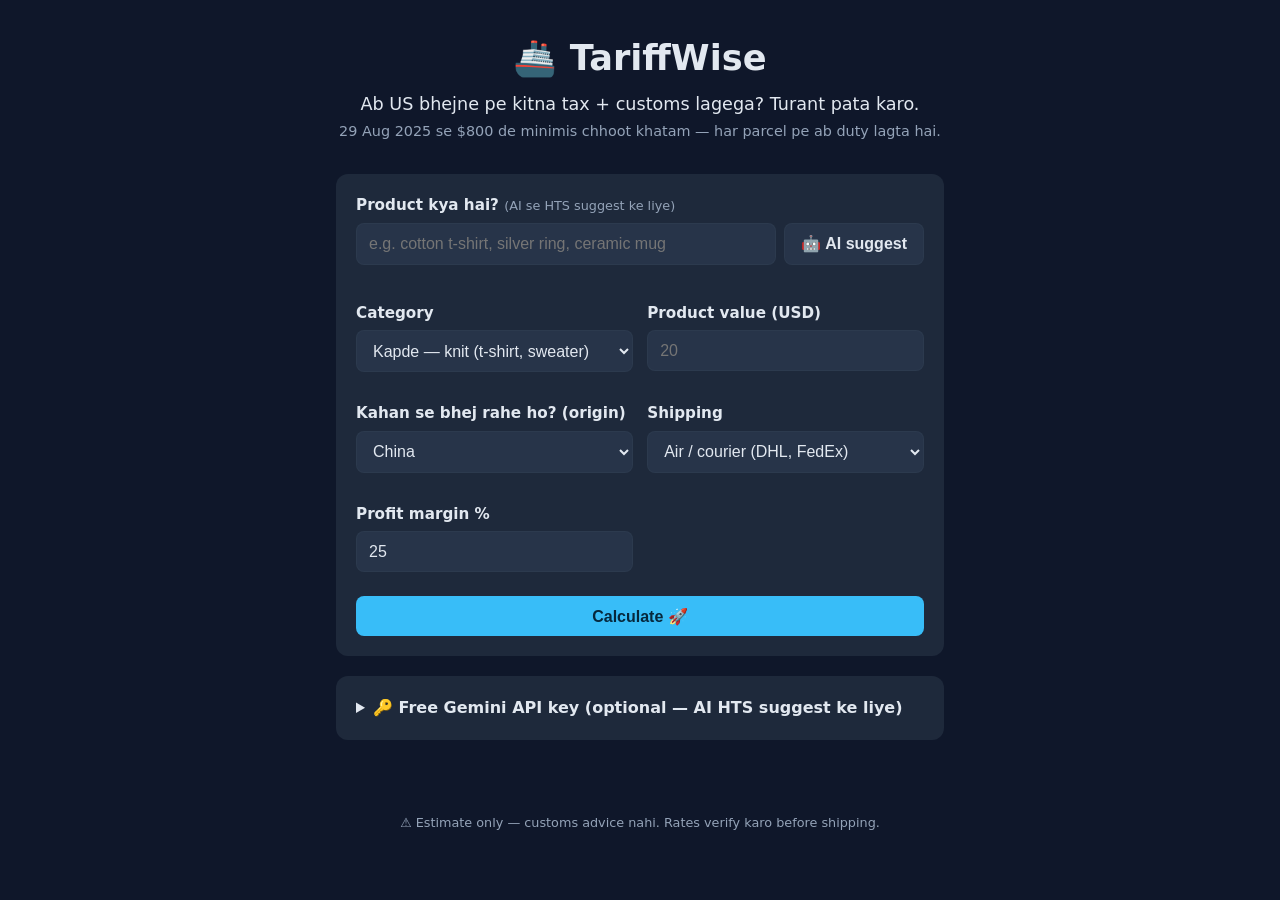
==== index.html @ 7cdb8930 "Initial commit: TariffWise US landed-cost calculator MVP" ====
<!DOCTYPE html>
<html lang="en">
<head>
  <meta charset="UTF-8" />
  <meta name="viewport" content="width=device-width, initial-scale=1.0" />
  <title>TariffWise — US Landed Cost Calculator</title>
  <link rel="stylesheet" href="css/style.css" />
</head>
<body>
  <header class="hero">
    <h1>🚢 TariffWise</h1>
    <p class="tag">Ab US bhejne pe kitna tax + customs lagega? Turant pata karo.</p>
    <p class="sub">29 Aug 2025 se $800 de minimis chhoot khatam — har parcel pe ab duty lagta hai.</p>
  </header>

  <main>
    <form id="calcForm" class="panel">
      <!-- AI / product description -->
      <div class="field">
        <label for="productDesc">Product kya hai? <span class="hint">(AI se HTS suggest ke liye)</span></label>
        <div class="row">
          <input type="text" id="productDesc" placeholder="e.g. cotton t-shirt, silver ring, ceramic mug" />
          <button type="button" id="aiBtn" class="ghost">🤖 AI suggest</button>
        </div>
        <div id="aiStatus" class="status"></div>
      </div>

      <!-- Manual inputs -->
      <div class="grid">
        <div class="field">
          <label for="category">Category</label>
          <select id="category"></select>
        </div>
        <div class="field">
          <label for="value">Product value (USD)</label>
          <input type="number" id="value" min="0" step="0.01" placeholder="20" required />
        </div>
        <div class="field">
          <label for="country">Kahan se bhej rahe ho? (origin)</label>
          <select id="country"></select>
        </div>
        <div class="field">
          <label for="shipMode">Shipping</label>
          <select id="shipMode"></select>
        </div>
        <div class="field">
          <label for="margin">Profit margin %</label>
          <input type="number" id="margin" min="0" step="1" value="25" />
        </div>
      </div>

      <button type="submit" class="primary">Calculate 🚀</button>
    </form>

    <div id="result"></div>

    <!-- Gemini key (optional) -->
    <details class="panel keybox">
      <summary>🔑 Free Gemini API key (optional — AI HTS suggest ke liye)</summary>
      <p class="small">
        Free key <a href="https://aistudio.google.com/apikey" target="_blank" rel="noopener">aistudio.google.com/apikey</a>
        se lo. Key sirf tumhare browser me save hoti hai — kahin bheji nahi jaati.
      </p>
      <div class="row">
        <input type="password" id="apiKey" placeholder="AIza..." />
        <button type="button" id="saveKeyBtn" class="ghost">Save</button>
      </div>
      <div id="keyStatus" class="status"></div>
    </details>
  </main>

  <footer>
    <p>⚠️ Estimate only — customs advice nahi. Rates verify karo before shipping.</p>
  </footer>

  <script type="module" src="js/app.js"></script>
</body>
</html>
---- css/style.css ----
/* style.css — TariffWise (simple, clean, mobile-friendly) */

:root {
  --bg: #0f172a;
  --panel: #1e293b;
  --panel2: #273449;
  --accent: #38bdf8;
  --accent2: #22c55e;
  --text: #e2e8f0;
  --muted: #94a3b8;
  --danger: #f87171;
  --radius: 12px;
}

* { box-sizing: border-box; }

body {
  margin: 0;
  font-family: system-ui, -apple-system, "Segoe UI", Roboto, sans-serif;
  background: var(--bg);
  color: var(--text);
  line-height: 1.5;
}

.hero {
  text-align: center;
  padding: 2rem 1rem 1rem;
}
.hero h1 { margin: 0; font-size: 2.2rem; }
.hero .tag { margin: .4rem 0 .2rem; font-size: 1.1rem; }
.hero .sub { margin: 0; color: var(--muted); font-size: .9rem; }

main {
  max-width: 640px;
  margin: 0 auto;
  padding: 1rem;
}

.panel {
  background: var(--panel);
  border-radius: var(--radius);
  padding: 1.25rem;
  margin-bottom: 1.25rem;
}

.field { margin-bottom: 1rem; }
.field label { display: block; font-weight: 600; margin-bottom: .35rem; font-size: .95rem; }
.hint { font-weight: 400; color: var(--muted); font-size: .8rem; }

input, select {
  width: 100%;
  padding: .65rem .75rem;
  border-radius: 8px;
  border: 1px solid #33415577;
  background: var(--panel2);
  color: var(--text);
  font-size: 1rem;
}
input:focus, select:focus { outline: 2px solid var(--accent); border-color: transparent; }

.grid {
  display: grid;
  grid-template-columns: 1fr 1fr;
  gap: .9rem;
}
@media (max-width: 480px) { .grid { grid-template-columns: 1fr; } }

.row { display: flex; gap: .5rem; }
.row input { flex: 1; }

button {
  cursor: pointer;
  border: none;
  border-radius: 8px;
  font-size: 1rem;
  font-weight: 600;
  padding: .65rem 1rem;
}
button.primary {
  width: 100%;
  background: var(--accent);
  color: #06283d;
  margin-top: .5rem;
}
button.primary:hover { background: #7dd3fc; }
button.ghost {
  background: var(--panel2);
  color: var(--text);
  border: 1px solid #33415577;
  white-space: nowrap;
}
button.ghost:hover { background: #33415560; }
button:disabled { opacity: .6; cursor: wait; }

.status { font-size: .85rem; margin-top: .4rem; min-height: 1.1em; }
.status.ok { color: var(--accent2); }
.status.err { color: var(--danger); }

/* Result */
.card {
  background: var(--panel);
  border-radius: var(--radius);
  padding: 1.25rem;
  border: 1px solid #33415577;
}
.breakdown { width: 100%; border-collapse: collapse; }
.breakdown td { padding: .5rem .25rem; border-bottom: 1px solid #33415544; }
.breakdown td:last-child { text-align: right; font-variant-numeric: tabular-nums; font-weight: 600; }
.breakdown tr.sub td { color: var(--muted); font-size: .85rem; font-weight: 400; padding: .25rem; }
.breakdown tr.total td { font-size: 1.15rem; color: var(--accent); border-top: 2px solid var(--accent); border-bottom: none; padding-top: .75rem; }
.breakdown tr.price td { font-size: 1.15rem; color: var(--accent2); font-weight: 700; }
.note { color: var(--muted); font-size: .8rem; margin: .75rem 0 0; }

.alert {
  background: #7f1d1d33;
  border: 1px solid var(--danger);
  color: #fecaca;
  padding: .75rem 1rem;
  border-radius: 8px;
  margin-bottom: 1rem;
  font-size: .9rem;
}
.disclaimer { color: var(--muted); font-size: .8rem; text-align: center; margin: 1rem 0 0; }

.keybox summary { cursor: pointer; font-weight: 600; }
.small { color: var(--muted); font-size: .82rem; }
.small a { color: var(--accent); }

footer {
  text-align: center;
  color: var(--muted);
  font-size: .8rem;
  padding: 1.5rem;
}
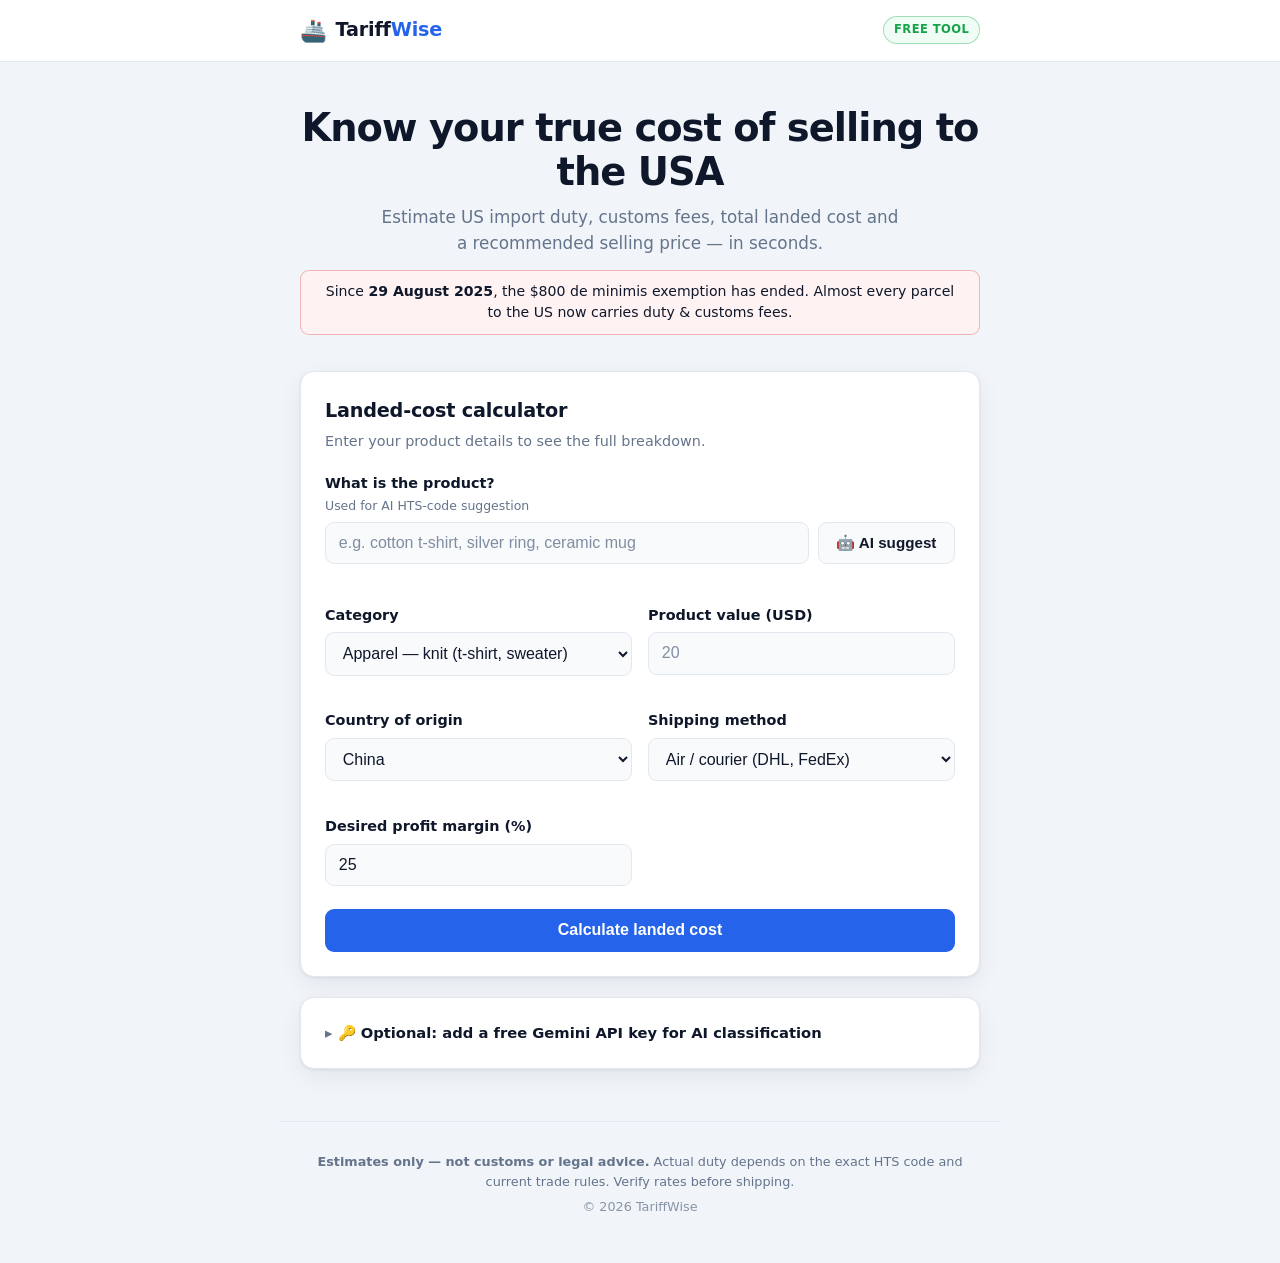
==== commit 81787050: "Convert UI to professional English and polish design - All user-facing text (hero, form labels, resu" ====
--- a/index.html
+++ b/index.html
@@ -3,24 +3,54 @@
 <head>
   <meta charset="UTF-8" />
   <meta name="viewport" content="width=device-width, initial-scale=1.0" />
-  <title>TariffWise — US Landed Cost Calculator</title>
+  <title>TariffWise — US Import Landed-Cost Calculator for Online Sellers</title>
+  <meta name="description" content="Free calculator for online sellers. Estimate US import duty, customs fees, total landed cost, and a recommended selling price after the end of the $800 de minimis exemption." />
+  <link rel="icon" href="data:image/svg+xml,<svg xmlns='http://www.w3.org/2000/svg' viewBox='0 0 100 100'><text y='.9em' font-size='90'>🚢</text></svg>" />
   <link rel="stylesheet" href="css/style.css" />
 </head>
 <body>
-  <header class="hero">
-    <h1>🚢 TariffWise</h1>
-    <p class="tag">Ab US bhejne pe kitna tax + customs lagega? Turant pata karo.</p>
-    <p class="sub">29 Aug 2025 se $800 de minimis chhoot khatam — har parcel pe ab duty lagta hai.</p>
+  <!-- ===== Top bar ===== -->
+  <header class="topbar">
+    <div class="topbar-inner">
+      <div class="brand">
+        <span class="brand-mark">🚢</span>
+        <span class="brand-name">Tariff<span>Wise</span></span>
+      </div>
+      <span class="badge-free">Free tool</span>
+    </div>
   </header>
 
+  <!-- ===== Hero ===== -->
+  <section class="hero">
+    <h1>Know your true cost of selling to the USA</h1>
+    <p class="hero-sub">
+      Estimate US import duty, customs fees, total landed cost and a recommended
+      selling price — in seconds.
+    </p>
+    <p class="hero-note">
+      Since <strong>29 August 2025</strong>, the $800 de minimis exemption has ended.
+      Almost every parcel to the US now carries duty &amp; customs fees.
+    </p>
+  </section>
+
   <main>
-    <form id="calcForm" class="panel">
-      <!-- AI / product description -->
+    <!-- ===== Calculator ===== -->
+    <form id="calcForm" class="card form-card">
+      <div class="card-head">
+        <h2>Landed-cost calculator</h2>
+        <p class="card-desc">Enter your product details to see the full breakdown.</p>
+      </div>
+
+      <!-- AI product description -->
       <div class="field">
-        <label for="productDesc">Product kya hai? <span class="hint">(AI se HTS suggest ke liye)</span></label>
+        <label for="productDesc">
+          What is the product?
+          <span class="hint">Used for AI HTS-code suggestion</span>
+        </label>
         <div class="row">
-          <input type="text" id="productDesc" placeholder="e.g. cotton t-shirt, silver ring, ceramic mug" />
-          <button type="button" id="aiBtn" class="ghost">🤖 AI suggest</button>
+          <input type="text" id="productDesc"
+                 placeholder="e.g. cotton t-shirt, silver ring, ceramic mug" />
+          <button type="button" id="aiBtn" class="btn ghost">🤖 AI suggest</button>
         </div>
         <div id="aiStatus" class="status"></div>
       </div>
@@ -36,41 +66,46 @@
           <input type="number" id="value" min="0" step="0.01" placeholder="20" required />
         </div>
         <div class="field">
-          <label for="country">Kahan se bhej rahe ho? (origin)</label>
+          <label for="country">Country of origin</label>
           <select id="country"></select>
         </div>
         <div class="field">
-          <label for="shipMode">Shipping</label>
+          <label for="shipMode">Shipping method</label>
           <select id="shipMode"></select>
         </div>
         <div class="field">
-          <label for="margin">Profit margin %</label>
+          <label for="margin">Desired profit margin (%)</label>
           <input type="number" id="margin" min="0" step="1" value="25" />
         </div>
       </div>
 
-      <button type="submit" class="primary">Calculate 🚀</button>
+      <button type="submit" class="btn primary">Calculate landed cost</button>
     </form>
 
+    <!-- ===== Result ===== -->
     <div id="result"></div>
 
-    <!-- Gemini key (optional) -->
-    <details class="panel keybox">
-      <summary>🔑 Free Gemini API key (optional — AI HTS suggest ke liye)</summary>
+    <!-- ===== Optional Gemini key ===== -->
+    <details class="card keybox">
+      <summary>🔑 Optional: add a free Gemini API key for AI classification</summary>
       <p class="small">
-        Free key <a href="https://aistudio.google.com/apikey" target="_blank" rel="noopener">aistudio.google.com/apikey</a>
-        se lo. Key sirf tumhare browser me save hoti hai — kahin bheji nahi jaati.
+        Get a free key from
+        <a href="https://aistudio.google.com/apikey" target="_blank" rel="noopener">aistudio.google.com/apikey</a>.
+        Your key is stored only in this browser — it is never sent to our servers
+        (there is no server).
       </p>
       <div class="row">
         <input type="password" id="apiKey" placeholder="AIza..." />
-        <button type="button" id="saveKeyBtn" class="ghost">Save</button>
+        <button type="button" id="saveKeyBtn" class="btn ghost">Save key</button>
       </div>
       <div id="keyStatus" class="status"></div>
     </details>
   </main>
 
-  <footer>
-    <p>⚠️ Estimate only — customs advice nahi. Rates verify karo before shipping.</p>
+  <footer class="site-footer">
+    <p><strong>Estimates only — not customs or legal advice.</strong>
+       Actual duty depends on the exact HTS code and current trade rules. Verify rates before shipping.</p>
+    <p class="copyright">© 2026 TariffWise</p>
   </footer>
 
   <script type="module" src="js/app.js"></script>
--- a/css/style.css
+++ b/css/style.css
@@ -1,134 +1,260 @@
-/* style.css — TariffWise (simple, clean, mobile-friendly) */
+/* ============================================================
+   TariffWise — professional, clean UI (light + dark aware)
+   ============================================================ */
 
 :root {
-  --bg: #0f172a;
-  --panel: #1e293b;
-  --panel2: #273449;
-  --accent: #38bdf8;
-  --accent2: #22c55e;
-  --text: #e2e8f0;
-  --muted: #94a3b8;
-  --danger: #f87171;
-  --radius: 12px;
+  --bg: #f1f5f9;
+  --surface: #ffffff;
+  --surface-2: #f8fafc;
+  --text: #0f172a;
+  --muted: #64748b;
+  --border: #e2e8f0;
+  --primary: #2563eb;
+  --primary-hover: #1d4ed8;
+  --primary-ink: #ffffff;
+  --success: #16a34a;
+  --success-soft: #f0fdf4;
+  --danger: #dc2626;
+  --danger-soft: #fef2f2;
+  --shadow: 0 1px 3px rgba(15, 23, 42, .08), 0 8px 24px rgba(15, 23, 42, .06);
+  --radius: 14px;
+  --radius-sm: 9px;
+}
+
+@media (prefers-color-scheme: dark) {
+  :root {
+    --bg: #0b1120;
+    --surface: #131c31;
+    --surface-2: #1b2740;
+    --text: #e5edff;
+    --muted: #93a4c4;
+    --border: #263450;
+    --primary: #3b82f6;
+    --primary-hover: #60a5fa;
+    --primary-ink: #06122b;
+    --success: #34d399;
+    --success-soft: #0d2a20;
+    --danger: #f87171;
+    --danger-soft: #2a1516;
+    --shadow: 0 1px 3px rgba(0, 0, 0, .4), 0 12px 32px rgba(0, 0, 0, .35);
+  }
 }
 
 * { box-sizing: border-box; }
 
 body {
   margin: 0;
-  font-family: system-ui, -apple-system, "Segoe UI", Roboto, sans-serif;
+  font-family: "Inter", system-ui, -apple-system, "Segoe UI", Roboto, sans-serif;
   background: var(--bg);
   color: var(--text);
-  line-height: 1.5;
-}
-
+  line-height: 1.55;
+  -webkit-font-smoothing: antialiased;
+}
+
+/* ===== Top bar ===== */
+.topbar {
+  background: var(--surface);
+  border-bottom: 1px solid var(--border);
+  position: sticky;
+  top: 0;
+  z-index: 10;
+}
+.topbar-inner {
+  max-width: 720px;
+  margin: 0 auto;
+  padding: .85rem 1.25rem;
+  display: flex;
+  align-items: center;
+  justify-content: space-between;
+}
+.brand { display: flex; align-items: center; gap: .55rem; font-size: 1.2rem; font-weight: 700; letter-spacing: -.01em; }
+.brand-mark { font-size: 1.35rem; }
+.brand-name span { color: var(--primary); }
+.badge-free {
+  font-size: .72rem;
+  font-weight: 600;
+  color: var(--success);
+  background: var(--success-soft);
+  border: 1px solid color-mix(in srgb, var(--success) 35%, transparent);
+  padding: .25rem .6rem;
+  border-radius: 999px;
+  text-transform: uppercase;
+  letter-spacing: .04em;
+}
+
+/* ===== Hero ===== */
 .hero {
+  max-width: 720px;
+  margin: 0 auto;
+  padding: 2.75rem 1.25rem 1.25rem;
   text-align: center;
-  padding: 2rem 1rem 1rem;
-}
-.hero h1 { margin: 0; font-size: 2.2rem; }
-.hero .tag { margin: .4rem 0 .2rem; font-size: 1.1rem; }
-.hero .sub { margin: 0; color: var(--muted); font-size: .9rem; }
-
+}
+.hero h1 {
+  margin: 0 0 .6rem;
+  font-size: clamp(1.7rem, 4.5vw, 2.4rem);
+  font-weight: 800;
+  letter-spacing: -.025em;
+  line-height: 1.15;
+}
+.hero-sub { margin: 0 auto .9rem; max-width: 520px; font-size: 1.05rem; color: var(--muted); }
+.hero-note {
+  display: inline-block;
+  margin: 0;
+  font-size: .88rem;
+  color: var(--text);
+  background: var(--danger-soft);
+  border: 1px solid color-mix(in srgb, var(--danger) 30%, transparent);
+  padding: .6rem 1rem;
+  border-radius: var(--radius-sm);
+}
+
+/* ===== Layout ===== */
 main {
-  max-width: 640px;
-  margin: 0 auto;
-  padding: 1rem;
-}
-
-.panel {
-  background: var(--panel);
+  max-width: 720px;
+  margin: 0 auto;
+  padding: 1rem 1.25rem 2rem;
+}
+
+.card {
+  background: var(--surface);
+  border: 1px solid var(--border);
   border-radius: var(--radius);
-  padding: 1.25rem;
+  padding: 1.5rem;
   margin-bottom: 1.25rem;
-}
-
-.field { margin-bottom: 1rem; }
-.field label { display: block; font-weight: 600; margin-bottom: .35rem; font-size: .95rem; }
-.hint { font-weight: 400; color: var(--muted); font-size: .8rem; }
+  box-shadow: var(--shadow);
+}
+.card-head { margin-bottom: 1.25rem; }
+.card-head h2 { margin: 0 0 .25rem; font-size: 1.2rem; font-weight: 700; letter-spacing: -.01em; }
+.card-desc { margin: 0; color: var(--muted); font-size: .9rem; }
+
+/* ===== Form fields ===== */
+.field { margin-bottom: 1.1rem; }
+.field label {
+  display: block;
+  font-weight: 600;
+  margin-bottom: .4rem;
+  font-size: .9rem;
+}
+.hint { display: block; font-weight: 400; color: var(--muted); font-size: .78rem; margin-top: .1rem; }
 
 input, select {
   width: 100%;
-  padding: .65rem .75rem;
-  border-radius: 8px;
-  border: 1px solid #33415577;
-  background: var(--panel2);
+  padding: .7rem .8rem;
+  border-radius: var(--radius-sm);
+  border: 1px solid var(--border);
+  background: var(--surface-2);
   color: var(--text);
   font-size: 1rem;
-}
-input:focus, select:focus { outline: 2px solid var(--accent); border-color: transparent; }
+  transition: border-color .15s, box-shadow .15s;
+}
+input::placeholder { color: var(--muted); opacity: .8; }
+input:focus, select:focus {
+  outline: none;
+  border-color: var(--primary);
+  box-shadow: 0 0 0 3px color-mix(in srgb, var(--primary) 22%, transparent);
+}
 
 .grid {
   display: grid;
   grid-template-columns: 1fr 1fr;
-  gap: .9rem;
-}
-@media (max-width: 480px) { .grid { grid-template-columns: 1fr; } }
-
-.row { display: flex; gap: .5rem; }
+  gap: 1rem;
+}
+@media (max-width: 520px) { .grid { grid-template-columns: 1fr; } }
+
+.row { display: flex; gap: .55rem; }
 .row input { flex: 1; }
 
-button {
+/* ===== Buttons ===== */
+.btn {
   cursor: pointer;
-  border: none;
-  border-radius: 8px;
+  border: 1px solid transparent;
+  border-radius: var(--radius-sm);
+  font-size: .95rem;
+  font-weight: 600;
+  padding: .7rem 1.1rem;
+  transition: background .15s, border-color .15s, opacity .15s;
+}
+.btn.primary {
+  width: 100%;
+  background: var(--primary);
+  color: var(--primary-ink);
+  margin-top: .35rem;
   font-size: 1rem;
-  font-weight: 600;
-  padding: .65rem 1rem;
-}
-button.primary {
-  width: 100%;
-  background: var(--accent);
-  color: #06283d;
-  margin-top: .5rem;
-}
-button.primary:hover { background: #7dd3fc; }
-button.ghost {
-  background: var(--panel2);
-  color: var(--text);
-  border: 1px solid #33415577;
+}
+.btn.primary:hover { background: var(--primary-hover); }
+.btn.ghost {
+  background: var(--surface-2);
+  color: var(--text);
+  border-color: var(--border);
   white-space: nowrap;
 }
-button.ghost:hover { background: #33415560; }
-button:disabled { opacity: .6; cursor: wait; }
-
-.status { font-size: .85rem; margin-top: .4rem; min-height: 1.1em; }
-.status.ok { color: var(--accent2); }
+.btn.ghost:hover { border-color: var(--primary); color: var(--primary); }
+.btn:disabled { opacity: .55; cursor: wait; }
+
+/* ===== Status text ===== */
+.status { font-size: .84rem; margin-top: .45rem; min-height: 1.1em; }
+.status.ok { color: var(--success); }
 .status.err { color: var(--danger); }
 
-/* Result */
-.card {
-  background: var(--panel);
+/* ===== Result ===== */
+.result-card {
+  background: var(--surface);
+  border: 1px solid var(--border);
   border-radius: var(--radius);
-  padding: 1.25rem;
-  border: 1px solid #33415577;
+  padding: 1.5rem;
+  margin-bottom: 1.25rem;
+  box-shadow: var(--shadow);
 }
 .breakdown { width: 100%; border-collapse: collapse; }
-.breakdown td { padding: .5rem .25rem; border-bottom: 1px solid #33415544; }
+.breakdown td { padding: .6rem .25rem; border-bottom: 1px solid var(--border); }
 .breakdown td:last-child { text-align: right; font-variant-numeric: tabular-nums; font-weight: 600; }
-.breakdown tr.sub td { color: var(--muted); font-size: .85rem; font-weight: 400; padding: .25rem; }
-.breakdown tr.total td { font-size: 1.15rem; color: var(--accent); border-top: 2px solid var(--accent); border-bottom: none; padding-top: .75rem; }
-.breakdown tr.price td { font-size: 1.15rem; color: var(--accent2); font-weight: 700; }
-.note { color: var(--muted); font-size: .8rem; margin: .75rem 0 0; }
+.breakdown tr.sub td { color: var(--muted); font-size: .82rem; font-weight: 400; padding: .3rem .25rem .3rem 1rem; }
+.breakdown tr.total td {
+  font-size: 1.2rem;
+  color: var(--text);
+  border-top: 2px solid var(--border);
+  border-bottom: none;
+  padding-top: .85rem;
+}
+.breakdown tr.total td:last-child { color: var(--primary); }
+.breakdown tr.price td { font-size: 1.15rem; font-weight: 700; border-bottom: none; }
+.breakdown tr.price td:last-child { color: var(--success); }
+.note { color: var(--muted); font-size: .8rem; margin: .9rem 0 0; }
 
 .alert {
-  background: #7f1d1d33;
-  border: 1px solid var(--danger);
-  color: #fecaca;
-  padding: .75rem 1rem;
-  border-radius: 8px;
-  margin-bottom: 1rem;
+  background: var(--danger-soft);
+  border: 1px solid color-mix(in srgb, var(--danger) 30%, transparent);
+  color: var(--text);
+  padding: .8rem 1rem;
+  border-radius: var(--radius-sm);
+  margin-bottom: 1.15rem;
   font-size: .9rem;
 }
-.disclaimer { color: var(--muted); font-size: .8rem; text-align: center; margin: 1rem 0 0; }
-
-.keybox summary { cursor: pointer; font-weight: 600; }
+.disclaimer { color: var(--muted); font-size: .78rem; text-align: center; margin: 1.1rem 0 0; }
+
+/* ===== Key box ===== */
+.keybox summary {
+  cursor: pointer;
+  font-weight: 600;
+  font-size: .92rem;
+  list-style: none;
+}
+.keybox summary::-webkit-details-marker { display: none; }
+.keybox summary::before { content: "▸ "; color: var(--muted); }
+.keybox[open] summary::before { content: "▾ "; }
+.keybox .row, .keybox .small { margin-top: .9rem; }
 .small { color: var(--muted); font-size: .82rem; }
-.small a { color: var(--accent); }
-
-footer {
+.small a { color: var(--primary); }
+
+/* ===== Footer ===== */
+.site-footer {
+  max-width: 720px;
+  margin: 0 auto;
+  padding: 1.5rem 1.25rem 2.5rem;
   text-align: center;
   color: var(--muted);
   font-size: .8rem;
-  padding: 1.5rem;
-}
+  border-top: 1px solid var(--border);
+}
+.site-footer p { margin: .35rem 0; }
+.copyright { opacity: .75; }
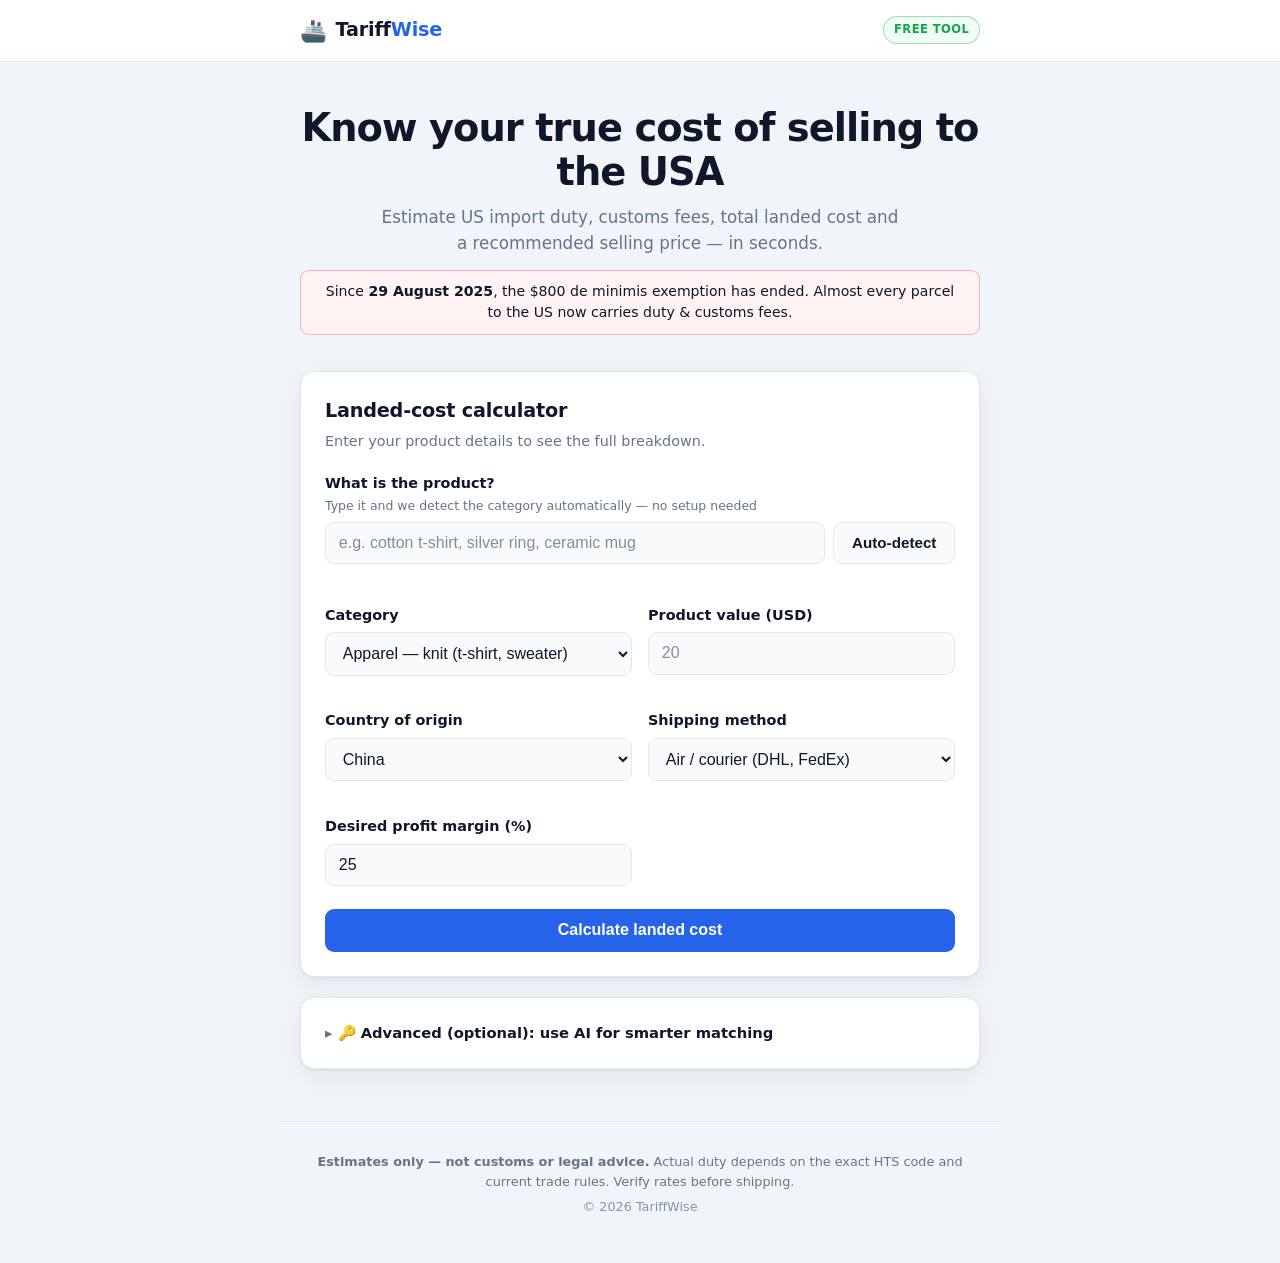
==== commit ab3eb328: "Add zero-setup local category auto-detect (no API key needed)" ====
--- a/index.html
+++ b/index.html
@@ -45,12 +45,12 @@
       <div class="field">
         <label for="productDesc">
           What is the product?
-          <span class="hint">Used for AI HTS-code suggestion</span>
+          <span class="hint">Type it and we detect the category automatically — no setup needed</span>
         </label>
         <div class="row">
           <input type="text" id="productDesc"
                  placeholder="e.g. cotton t-shirt, silver ring, ceramic mug" />
-          <button type="button" id="aiBtn" class="btn ghost">🤖 AI suggest</button>
+          <button type="button" id="aiBtn" class="btn ghost">Auto-detect</button>
         </div>
         <div id="aiStatus" class="status"></div>
       </div>
@@ -87,9 +87,10 @@
 
     <!-- ===== Optional Gemini key ===== -->
     <details class="card keybox">
-      <summary>🔑 Optional: add a free Gemini API key for AI classification</summary>
+      <summary>🔑 Advanced (optional): use AI for smarter matching</summary>
       <p class="small">
-        Get a free key from
+        Auto-detect already works without any setup. This is only for power users
+        who want AI-refined classification: add your own free Gemini key from
         <a href="https://aistudio.google.com/apikey" target="_blank" rel="noopener">aistudio.google.com/apikey</a>.
         Your key is stored only in this browser — it is never sent to our servers
         (there is no server).
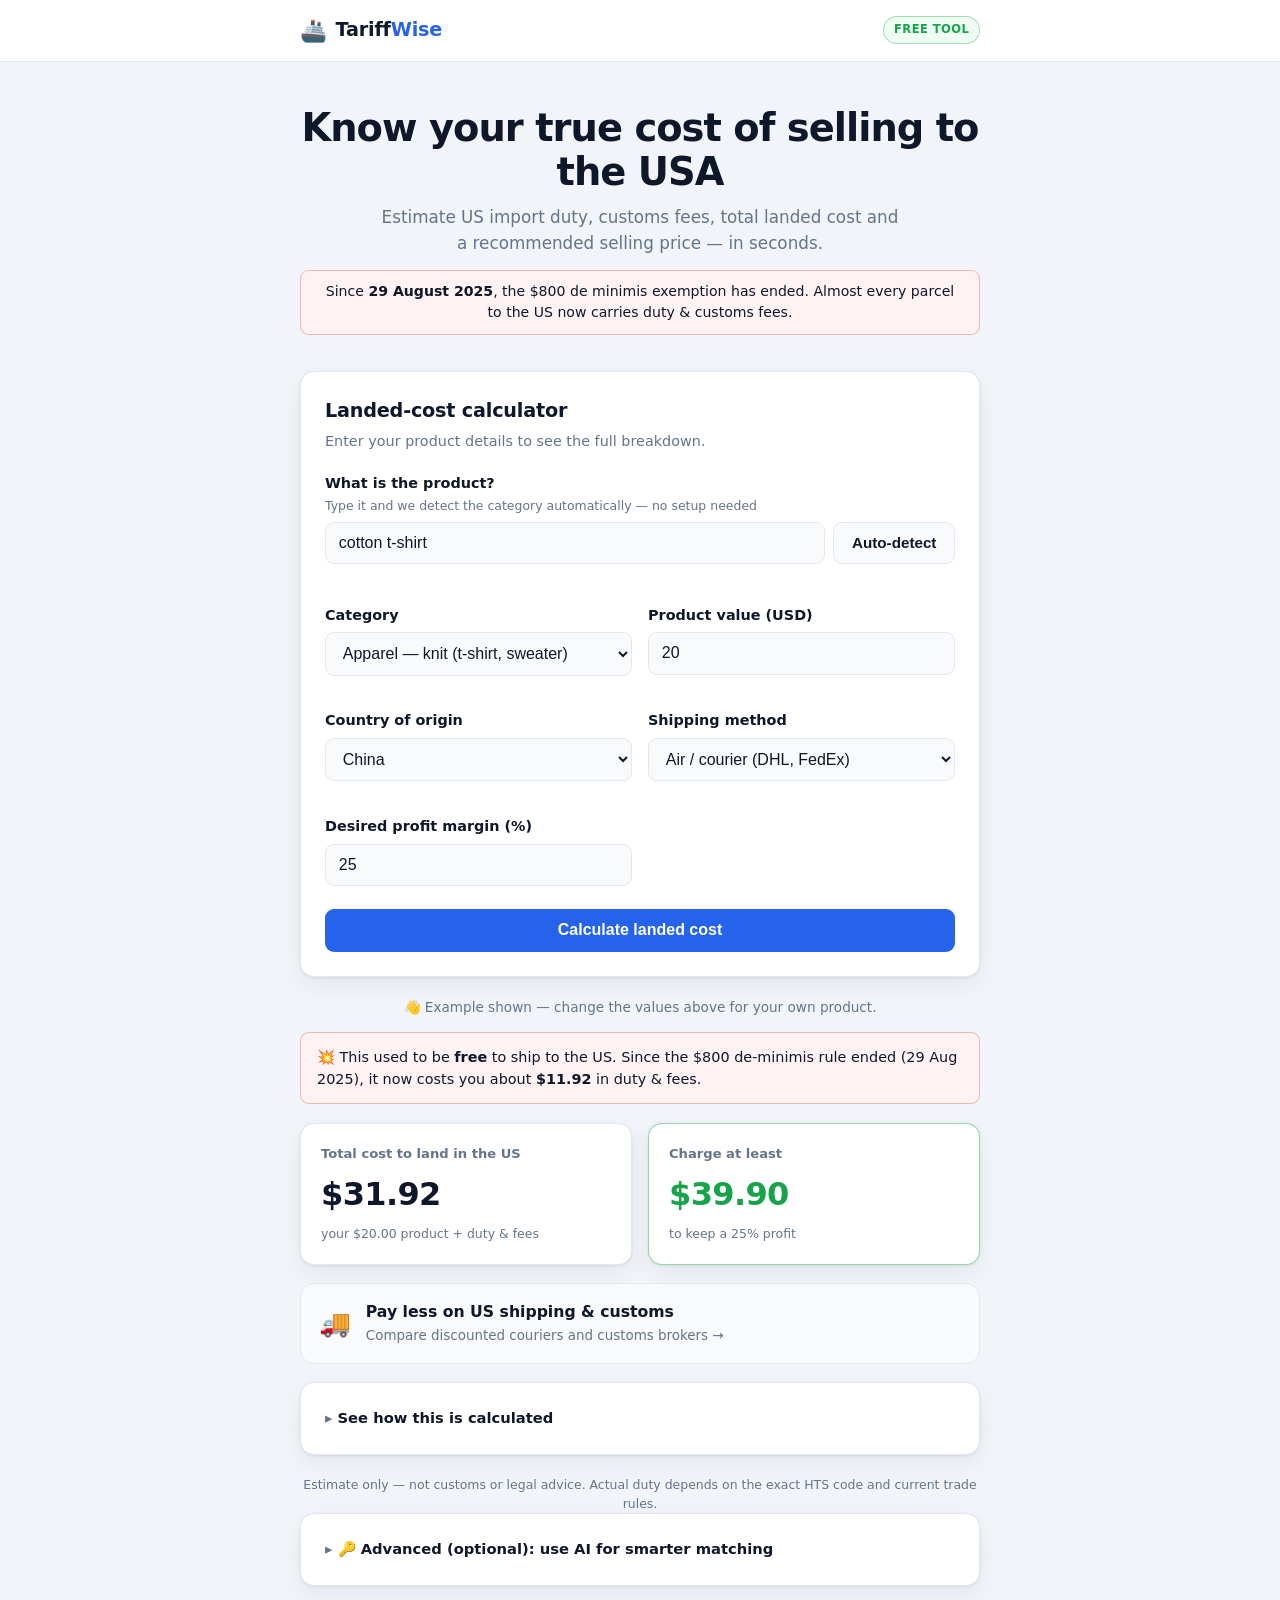
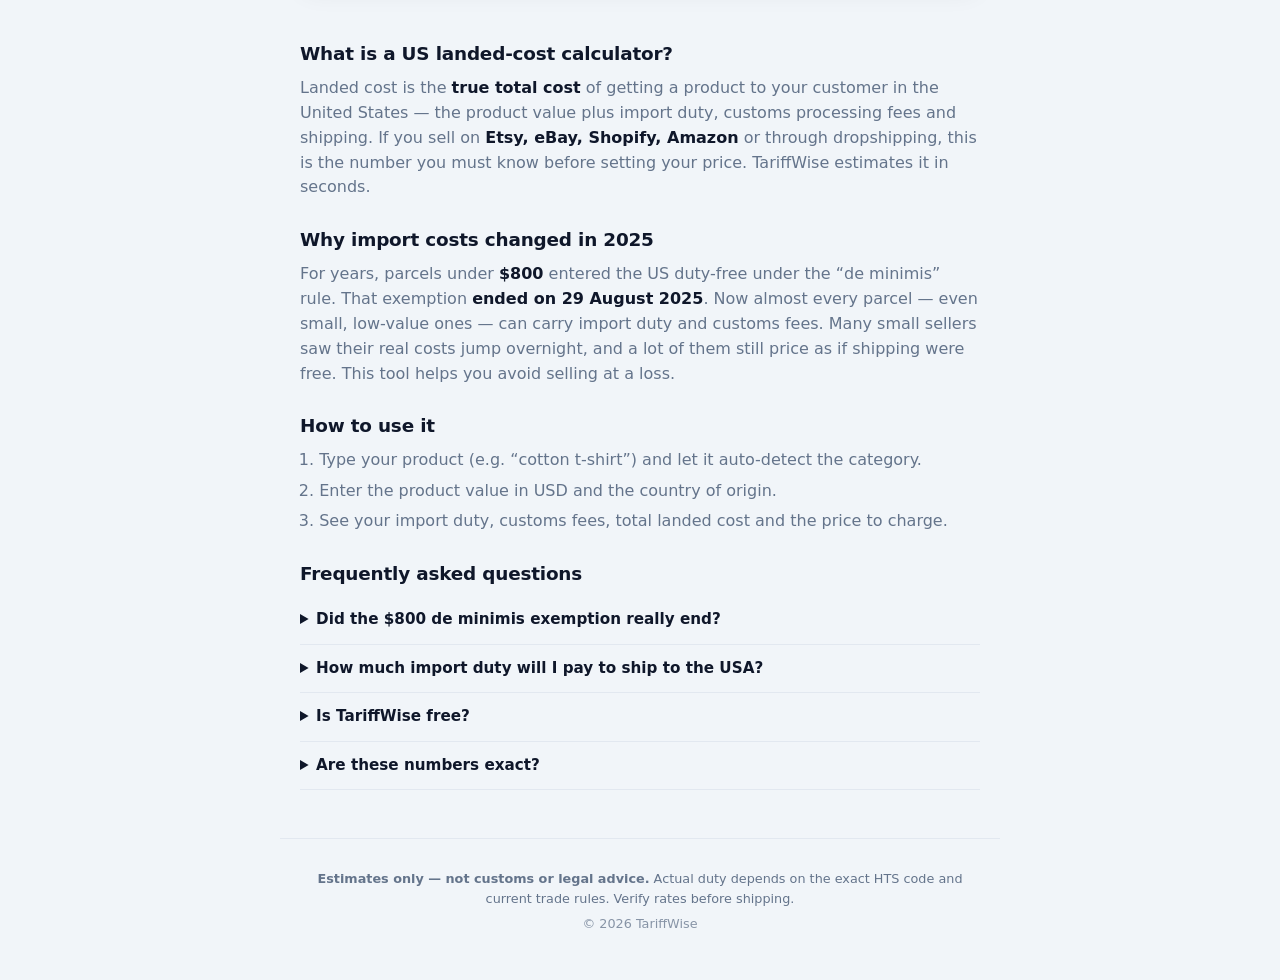
==== commit 392eb6fa: "Add SEO: meta tags, Open Graph, JSON-LD, FAQ content, robots.txt, sitemap" ====
--- a/index.html
+++ b/index.html
@@ -3,10 +3,65 @@
 <head>
   <meta charset="UTF-8" />
   <meta name="viewport" content="width=device-width, initial-scale=1.0" />
-  <title>TariffWise — US Import Landed-Cost Calculator for Online Sellers</title>
-  <meta name="description" content="Free calculator for online sellers. Estimate US import duty, customs fees, total landed cost, and a recommended selling price after the end of the $800 de minimis exemption." />
+  <title>US Import Duty &amp; Landed-Cost Calculator (Free) — TariffWise</title>
+  <meta name="description" content="Free US import duty & landed-cost calculator for Etsy, eBay, Shopify and dropshipping sellers. Estimate tariffs, customs fees and the price to charge after the $800 de minimis exemption ended on 29 Aug 2025." />
+  <meta name="keywords" content="US import duty calculator, landed cost calculator, tariff calculator, de minimis ended, $800 de minimis, customs fees USA, Etsy US tariff, eBay import duty, Shopify shipping to USA, dropshipping tariff, HTS code, how much duty to ship to USA" />
+  <meta name="robots" content="index, follow" />
+  <meta name="theme-color" content="#2563eb" />
+  <link rel="canonical" href="https://pradeepprajapati9.github.io/tariffwise/" />
+
+  <!-- Open Graph (Facebook, WhatsApp, LinkedIn previews) -->
+  <meta property="og:type" content="website" />
+  <meta property="og:title" content="Free US Import Duty & Landed-Cost Calculator — TariffWise" />
+  <meta property="og:description" content="See how much duty, customs and total cost your product carries when shipping to the USA — and the price to charge. Free, no signup." />
+  <meta property="og:url" content="https://pradeepprajapati9.github.io/tariffwise/" />
+  <meta property="og:site_name" content="TariffWise" />
+
+  <!-- Twitter / X card -->
+  <meta name="twitter:card" content="summary_large_image" />
+  <meta name="twitter:title" content="Free US Import Duty & Landed-Cost Calculator — TariffWise" />
+  <meta name="twitter:description" content="Estimate US tariffs, customs fees and your selling price after the $800 de minimis exemption ended. Free, no signup." />
+
   <link rel="icon" href="data:image/svg+xml,<svg xmlns='http://www.w3.org/2000/svg' viewBox='0 0 100 100'><text y='.9em' font-size='90'>🚢</text></svg>" />
   <link rel="stylesheet" href="css/style.css" />
+
+  <!-- Structured data: helps Google show a rich result -->
+  <script type="application/ld+json">
+  {
+    "@context": "https://schema.org",
+    "@graph": [
+      {
+        "@type": "WebApplication",
+        "name": "TariffWise",
+        "url": "https://pradeepprajapati9.github.io/tariffwise/",
+        "applicationCategory": "BusinessApplication",
+        "operatingSystem": "Any (web browser)",
+        "offers": { "@type": "Offer", "price": "0", "priceCurrency": "USD" },
+        "description": "Free US import duty and landed-cost calculator for online sellers."
+      },
+      {
+        "@type": "FAQPage",
+        "mainEntity": [
+          {
+            "@type": "Question",
+            "name": "Did the $800 de minimis exemption really end?",
+            "acceptedAnswer": { "@type": "Answer", "text": "Yes. Effective 29 August 2025, the United States ended the $800 de minimis exemption. Low-value parcels that previously entered duty-free are now subject to import duty and customs fees." }
+          },
+          {
+            "@type": "Question",
+            "name": "How much duty will I pay to ship to the USA?",
+            "acceptedAnswer": { "@type": "Answer", "text": "It depends on the product category (HTS code), its value, and the country of origin. TariffWise estimates the import duty, customs processing fee and total landed cost so you can price correctly." }
+          },
+          {
+            "@type": "Question",
+            "name": "Is TariffWise free?",
+            "acceptedAnswer": { "@type": "Answer", "text": "Yes, TariffWise is completely free and needs no signup or login." }
+          }
+        ]
+      }
+    ]
+  }
+  </script>
 </head>
 <body>
   <!-- ===== Top bar ===== -->
@@ -101,6 +156,47 @@
       </div>
       <div id="keyStatus" class="status"></div>
     </details>
+    <!-- ===== SEO / explainer content ===== -->
+    <section class="info">
+      <h2>What is a US landed-cost calculator?</h2>
+      <p>
+        Landed cost is the <strong>true total cost</strong> of getting a product to
+        your customer in the United States — the product value plus import duty,
+        customs processing fees and shipping. If you sell on <strong>Etsy, eBay,
+        Shopify, Amazon</strong> or through dropshipping, this is the number you
+        must know before setting your price. TariffWise estimates it in seconds.
+      </p>
+
+      <h2>Why import costs changed in 2025</h2>
+      <p>
+        For years, parcels under <strong>$800</strong> entered the US duty-free
+        under the “de minimis” rule. That exemption <strong>ended on 29 August
+        2025</strong>. Now almost every parcel — even small, low-value ones — can
+        carry import duty and customs fees. Many small sellers saw their real costs
+        jump overnight, and a lot of them still price as if shipping were free.
+        This tool helps you avoid selling at a loss.
+      </p>
+
+      <h2>How to use it</h2>
+      <ol class="how">
+        <li>Type your product (e.g. “cotton t-shirt”) and let it auto-detect the category.</li>
+        <li>Enter the product value in USD and the country of origin.</li>
+        <li>See your import duty, customs fees, total landed cost and the price to charge.</li>
+      </ol>
+
+      <h2>Frequently asked questions</h2>
+      <details class="faq"><summary>Did the $800 de minimis exemption really end?</summary>
+        <p>Yes. Effective 29 August 2025, the US ended the $800 de minimis exemption.
+        Parcels that previously entered duty-free are now subject to duty and customs fees.</p></details>
+      <details class="faq"><summary>How much import duty will I pay to ship to the USA?</summary>
+        <p>It depends on the product category (HTS code), its value and the country of
+        origin. TariffWise estimates the duty, customs processing fee and total landed cost.</p></details>
+      <details class="faq"><summary>Is TariffWise free?</summary>
+        <p>Yes — it is completely free and needs no signup or login. Just open and use it.</p></details>
+      <details class="faq"><summary>Are these numbers exact?</summary>
+        <p>They are careful estimates, not customs or legal advice. Actual duty depends on the
+        exact HTS code and current trade rules, which change often. Always verify before shipping.</p></details>
+    </section>
   </main>
 
   <footer class="site-footer">
--- a/css/style.css
+++ b/css/style.css
@@ -232,6 +232,67 @@
 }
 .disclaimer { color: var(--muted); font-size: .78rem; text-align: center; margin: 1.1rem 0 0; }
 
+/* ===== Result hero (two big numbers — the first thing a user sees) ===== */
+.example-tag {
+  text-align: center;
+  font-size: .85rem;
+  color: var(--muted);
+  margin: 0 0 .9rem;
+}
+.result-hero {
+  display: grid;
+  grid-template-columns: 1fr 1fr;
+  gap: 1rem;
+  margin-bottom: 1.1rem;
+}
+@media (max-width: 520px) { .result-hero { grid-template-columns: 1fr; } }
+.hero-num {
+  background: var(--surface);
+  border: 1px solid var(--border);
+  border-radius: var(--radius);
+  padding: 1.3rem 1.25rem;
+  box-shadow: var(--shadow);
+  display: flex;
+  flex-direction: column;
+  gap: .3rem;
+}
+.hero-num.accent { border-color: color-mix(in srgb, var(--success) 45%, transparent); }
+.hero-num-label { font-size: .82rem; color: var(--muted); font-weight: 600; }
+.hero-num-value { font-size: 2rem; font-weight: 800; letter-spacing: -.02em; font-variant-numeric: tabular-nums; }
+.hero-num.accent .hero-num-value { color: var(--success); }
+.hero-num-sub { font-size: .78rem; color: var(--muted); }
+
+/* ===== Money slot (affiliate CTA) ===== */
+.cta-card {
+  display: flex;
+  align-items: center;
+  gap: .9rem;
+  text-decoration: none;
+  background: var(--surface-2);
+  border: 1px solid var(--border);
+  border-radius: var(--radius);
+  padding: 1rem 1.15rem;
+  margin-bottom: 1.1rem;
+  transition: border-color .15s, transform .1s;
+}
+.cta-card:hover { border-color: var(--primary); transform: translateY(-1px); }
+.cta-icon { font-size: 1.6rem; }
+.cta-text { display: flex; flex-direction: column; gap: .15rem; }
+.cta-text strong { color: var(--text); font-size: .98rem; }
+.cta-text span { color: var(--muted); font-size: .84rem; }
+
+/* Breakdown collapsed by default — keeps jargon out of the way */
+.breakdown-box summary {
+  cursor: pointer;
+  font-weight: 600;
+  font-size: .92rem;
+  list-style: none;
+}
+.breakdown-box summary::-webkit-details-marker { display: none; }
+.breakdown-box summary::before { content: "▸ "; color: var(--muted); }
+.breakdown-box[open] summary::before { content: "▾ "; }
+.breakdown-box[open] summary { margin-bottom: .75rem; }
+
 /* ===== Key box ===== */
 .keybox summary {
   cursor: pointer;
@@ -246,6 +307,29 @@
 .small { color: var(--muted); font-size: .82rem; }
 .small a { color: var(--primary); }
 
+/* ===== SEO / info content ===== */
+.info {
+  max-width: 720px;
+  margin: .5rem auto 0;
+  padding: .5rem 0 1rem;
+}
+.info h2 {
+  font-size: 1.15rem;
+  font-weight: 700;
+  letter-spacing: -.01em;
+  margin: 1.6rem 0 .5rem;
+}
+.info p { color: var(--muted); margin: 0 0 .6rem; }
+.info p strong { color: var(--text); }
+.info .how { color: var(--muted); padding-left: 1.2rem; margin: 0 0 .6rem; }
+.info .how li { margin-bottom: .35rem; }
+.faq {
+  border-bottom: 1px solid var(--border);
+  padding: .75rem 0;
+}
+.faq summary { cursor: pointer; font-weight: 600; font-size: .95rem; }
+.faq p { margin: .5rem 0 0; font-size: .9rem; }
+
 /* ===== Footer ===== */
 .site-footer {
   max-width: 720px;
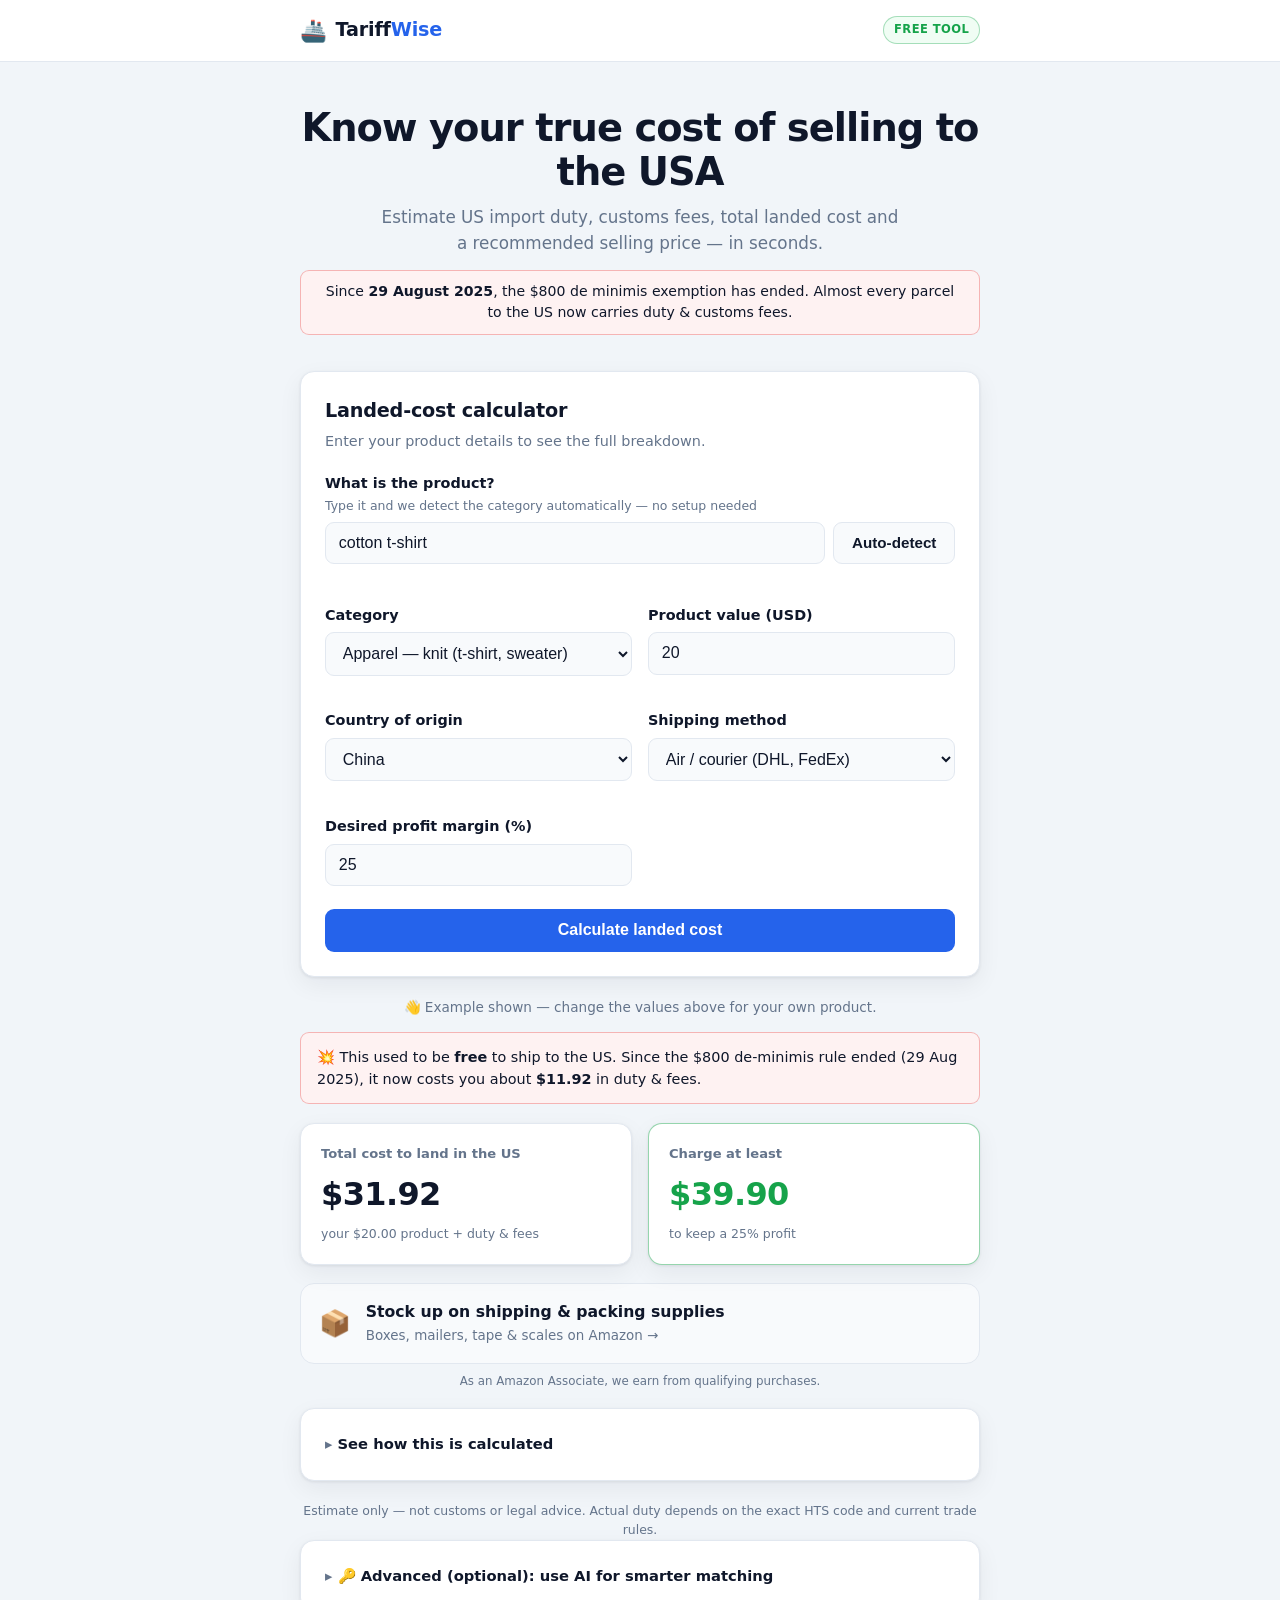
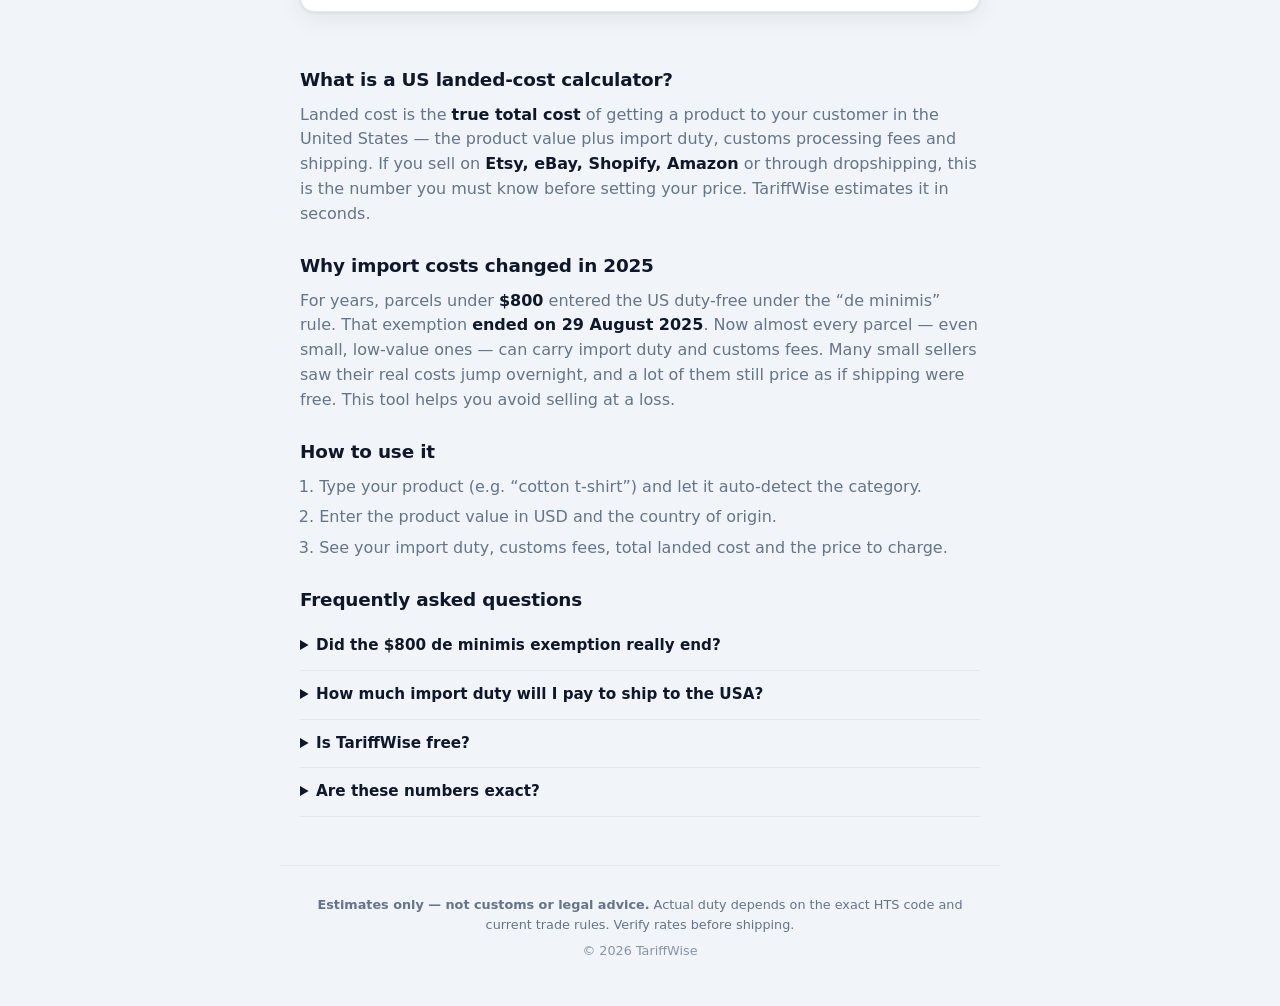
==== commit dfb88d64: "Add Google Search Console verification meta tag" ====
--- a/index.html
+++ b/index.html
@@ -3,6 +3,7 @@
 <head>
   <meta charset="UTF-8" />
   <meta name="viewport" content="width=device-width, initial-scale=1.0" />
+  <meta name="google-site-verification" content="H3ZI_r2rt6CNxSW5c4c--3q8e1savcV4D6je3-FaqWc" />
   <title>US Import Duty &amp; Landed-Cost Calculator (Free) — TariffWise</title>
   <meta name="description" content="Free US import duty & landed-cost calculator for Etsy, eBay, Shopify and dropshipping sellers. Estimate tariffs, customs fees and the price to charge after the $800 de minimis exemption ended on 29 Aug 2025." />
   <meta name="keywords" content="US import duty calculator, landed cost calculator, tariff calculator, de minimis ended, $800 de minimis, customs fees USA, Etsy US tariff, eBay import duty, Shopify shipping to USA, dropshipping tariff, HTS code, how much duty to ship to USA" />
--- a/css/style.css
+++ b/css/style.css
@@ -280,6 +280,7 @@
 .cta-text { display: flex; flex-direction: column; gap: .15rem; }
 .cta-text strong { color: var(--text); font-size: .98rem; }
 .cta-text span { color: var(--muted); font-size: .84rem; }
+.affiliate-note { color: var(--muted); font-size: .74rem; text-align: center; margin: -.6rem 0 1.1rem; }
 
 /* Breakdown collapsed by default — keeps jargon out of the way */
 .breakdown-box summary {
